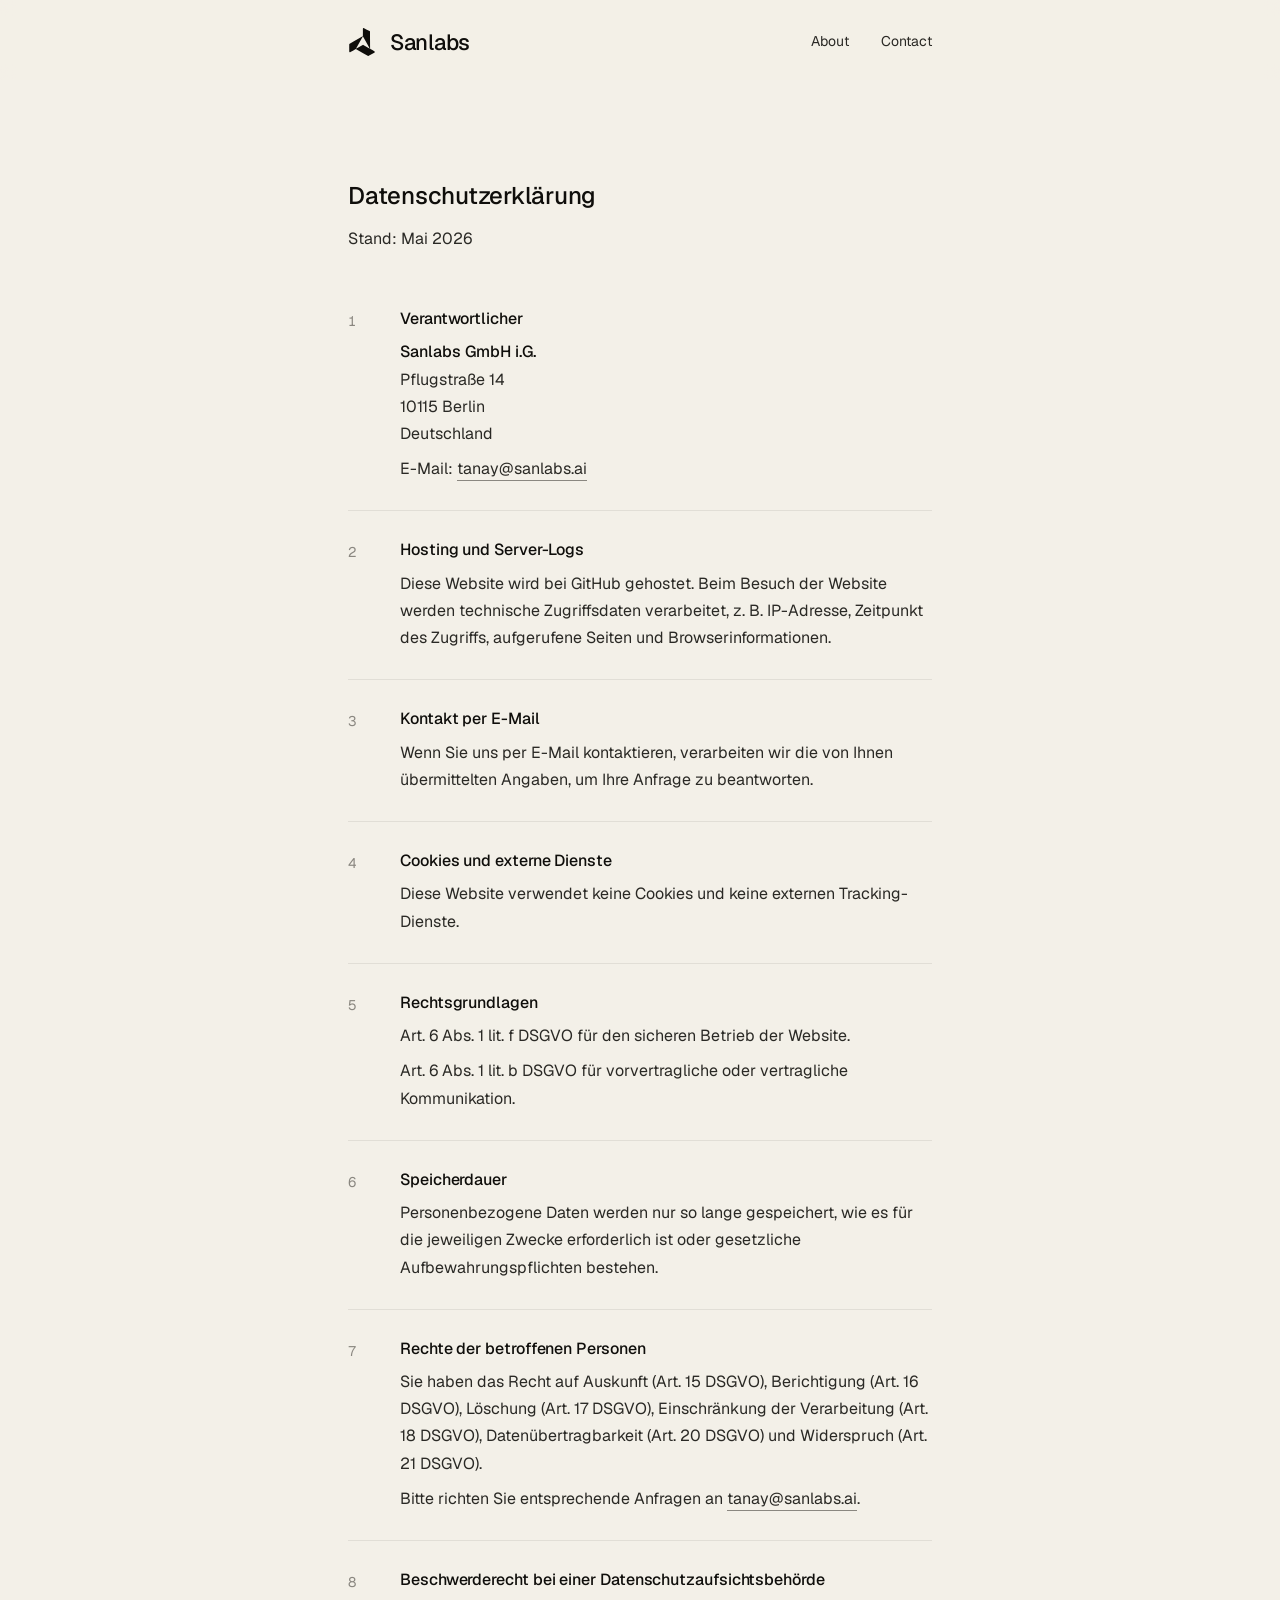
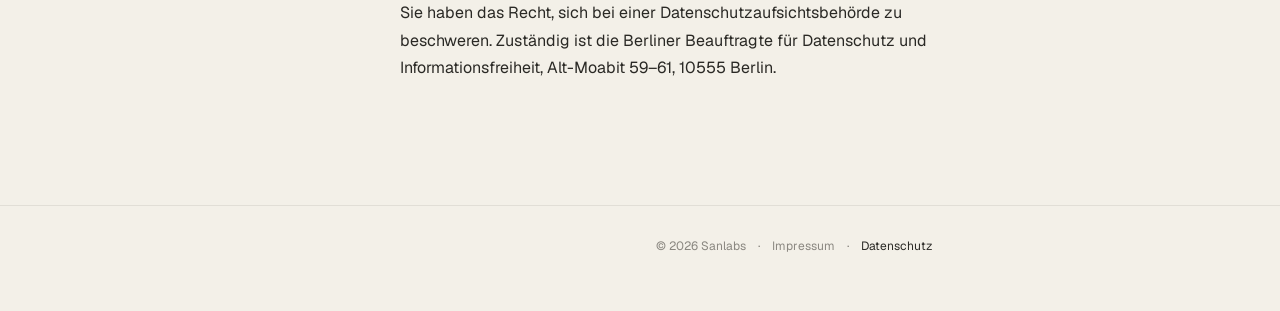
==== datenschutz/index.html @ f66a141b "Initial website" ====
<!doctype html>
<html lang="de" class="legal-page">
<head>
  <meta charset="utf-8" />
  <meta name="viewport" content="width=device-width, initial-scale=1" />
  <title>Datenschutzerklärung - Sanlabs</title>
  <meta name="description" content="Datenschutzerklärung der Sanlabs GmbH i.G." />
  <link rel="canonical" href="https://sanlabs.ai/datenschutz/" />
  <link rel="icon" href="../assets/sanlabs-symbol.svg" type="image/svg+xml" />
  <link rel="stylesheet" href="../assets/styles.css" />
</head>
<body>
  <header class="top">
    <div class="col top-row">
      <a href="../" class="brand" aria-label="Sanlabs — home">
        <svg viewBox="-0.011462637223303318 0.06055255979299545 109.99146270751953 120.49649047851562" aria-hidden="true">
          <path fill="currentColor" d="M0 85.85C0 80.92.06 76 0 71a3.65 3.65 0 0 1 2-3.5Q20.56 57 39.1 46.44q9.39-5.36 18.8-10.67a1.77 1.77 0 0 0 .94-1.77c0-10.11.08-20.22-.07-30.33 0-2.83 2.41-4.61 5.17-3C71.72 5 79.58 9.2 87.42 13.46a3.52 3.52 0 0 1 2 3.41v15.39q.09 16.64.2 33.26c.06 7.67.18 15.35.2 23a2.39 2.39 0 0 0 1.47 2.28c5.53 3.19 11 6.43 16.57 9.61a3.46 3.46 0 0 1 2.12 3.11 3.39 3.39 0 0 1-2.15 3q-12 6.66-24 13.41a3.78 3.78 0 0 1-4.17 0Q55 105.42 30.2 91a3.14 3.14 0 0 0-3.71 0c-7 4.24-14.16 8.37-21.24 12.55a3.48 3.48 0 0 1-3.44.47A3 3 0 0 1 0 101V85.85zM88.36 89l.2-.24c-.13-.27-.24-.56-.38-.82l-4.08-7.3L60 37.72a7.18 7.18 0 0 0-1.06-1.16 5.43 5.43 0 0 0-1 1Q43.74 62.7 29.61 87.84c-.17.31-.28.65-.42 1l.23.2c.54-.28 1.09-.54 1.62-.84q13.5-7.64 27-15.32a2.35 2.35 0 0 1 2.69 0q13 7.64 26 15.18c.49.31 1.06.61 1.63.94z"/>
        </svg>
        <span>Sanlabs</span>
      </a>
      <nav class="nav" aria-label="Primary">
        <a href="../#about">About</a>
        <a href="../#contact">Contact</a>
      </nav>
    </div>
  </header>

  <main class="legal">
    <article class="col">
      <h1>Datenschutzerklärung</h1>
      <p class="lede">Stand: Mai 2026</p>

      <section class="dsg">
        <div class="num">1</div>
        <div>
          <h2>Verantwortlicher</h2>
          <address>
            <span class="line label">Sanlabs GmbH i.G.</span>
            <span class="line">Pflugstraße 14</span>
            <span class="line">10115 Berlin</span>
            <span class="line">Deutschland</span>
            <span class="line" style="margin-top:8px">E-Mail: <a href="mailto:tanay@sanlabs.ai">tanay@sanlabs.ai</a></span>
          </address>
        </div>
      </section>

      <section class="dsg">
        <div class="num">2</div>
        <div>
          <h2>Hosting und Server-Logs</h2>
          <p>Diese Website wird bei GitHub gehostet. Beim Besuch der Website werden technische Zugriffsdaten verarbeitet, z.&nbsp;B. IP-Adresse, Zeitpunkt des Zugriffs, aufgerufene Seiten und Browserinformationen.</p>
        </div>
      </section>

      <section class="dsg">
        <div class="num">3</div>
        <div>
          <h2>Kontakt per E-Mail</h2>
          <p>Wenn Sie uns per E-Mail kontaktieren, verarbeiten wir die von Ihnen übermittelten Angaben, um Ihre Anfrage zu beantworten.</p>
        </div>
      </section>

      <section class="dsg">
        <div class="num">4</div>
        <div>
          <h2>Cookies und externe Dienste</h2>
          <p>Diese Website verwendet keine Cookies und keine externen Tracking-Dienste.</p>
        </div>
      </section>

      <section class="dsg">
        <div class="num">5</div>
        <div>
          <h2>Rechtsgrundlagen</h2>
          <p>Art. 6 Abs. 1 lit. f DSGVO für den sicheren Betrieb der Website.</p>
          <p>Art. 6 Abs. 1 lit. b DSGVO für vorvertragliche oder vertragliche Kommunikation.</p>
        </div>
      </section>

      <section class="dsg">
        <div class="num">6</div>
        <div>
          <h2>Speicherdauer</h2>
          <p>Personenbezogene Daten werden nur so lange gespeichert, wie es für die jeweiligen Zwecke erforderlich ist oder gesetzliche Aufbewahrungspflichten bestehen.</p>
        </div>
      </section>

      <section class="dsg">
        <div class="num">7</div>
        <div>
          <h2>Rechte der betroffenen Personen</h2>
          <p>Sie haben das Recht auf Auskunft (Art. 15 DSGVO), Berichtigung (Art. 16 DSGVO), Löschung (Art. 17 DSGVO), Einschränkung der Verarbeitung (Art. 18 DSGVO), Datenübertragbarkeit (Art. 20 DSGVO) und Widerspruch (Art. 21 DSGVO).</p>
          <p>Bitte richten Sie entsprechende Anfragen an <a href="mailto:tanay@sanlabs.ai">tanay@sanlabs.ai</a>.</p>
        </div>
      </section>

      <section class="dsg">
        <div class="num">8</div>
        <div>
          <h2>Beschwerderecht bei einer Datenschutzaufsichtsbehörde</h2>
          <p>Sie haben das Recht, sich bei einer Datenschutzaufsichtsbehörde zu beschweren. Zuständig ist die Berliner Beauftragte für Datenschutz und Informationsfreiheit, Alt-Moabit 59&ndash;61, 10555 Berlin.</p>
        </div>
      </section>
    </article>
  </main>

  <footer class="bottom">
    <div class="col foot-row">
      <span>© 2026 Sanlabs</span>
      <span class="sep">·</span>
      <a href="../impressum/">Impressum</a>
      <span class="sep">·</span>
      <a href="../datenschutz/" aria-current="page">Datenschutz</a>
    </div>
  </footer>
</body>
</html>
---- assets/styles.css ----
@font-face {
  font-family: "Geist";
  font-style: normal;
  font-weight: 300;
  font-display: swap;
  src: url("fonts/geist-300.ttf") format("truetype");
}

@font-face {
  font-family: "Geist";
  font-style: normal;
  font-weight: 400;
  font-display: swap;
  src: url("fonts/geist-400.ttf") format("truetype");
}

@font-face {
  font-family: "Geist";
  font-style: normal;
  font-weight: 500;
  font-display: swap;
  src: url("fonts/geist-500.ttf") format("truetype");
}

:root {
  --bg: #f3f0e8;
  --ink: #0f0e0b;
  --ink-2: #2a2925;
  --mute: #8a8780;
  --line: rgba(15, 14, 11, 0.16);
  --line-soft: rgba(15, 14, 11, 0.08);
  --sans: "Geist", ui-sans-serif, system-ui, -apple-system, BlinkMacSystemFont, "Segoe UI", sans-serif;
}

*,
*::before,
*::after {
  box-sizing: border-box;
}

html {
  scroll-behavior: smooth;
  scroll-padding-top: 96px;
}

html,
body {
  margin: 0;
  padding: 0;
  background: var(--bg);
  color: var(--ink);
}

body {
  min-width: 320px;
  font-family: var(--sans);
  font-size: 18px;
  font-weight: 400;
  line-height: 1.7;
  font-feature-settings: "ss01", "ss02";
  -webkit-font-smoothing: antialiased;
  text-rendering: optimizeLegibility;
}

::selection {
  background: var(--ink);
  color: var(--bg);
}

a {
  color: inherit;
  text-decoration: none;
}

p {
  margin: 0 0 1.4em;
}

p:last-child {
  margin-bottom: 0;
}

.col {
  max-width: 640px;
  margin: 0 auto;
  padding: 0 28px;
}

.top {
  position: sticky;
  top: 0;
  z-index: 50;
  padding: 28px 0 24px;
  background: rgba(243, 240, 232, 0.9);
  background: color-mix(in oklab, var(--bg) 88%, transparent);
  -webkit-backdrop-filter: blur(8px) saturate(140%);
  backdrop-filter: blur(8px) saturate(140%);
}

.top-row {
  display: flex;
  align-items: center;
  justify-content: space-between;
  gap: 24px;
}

.brand {
  display: flex;
  align-items: center;
  gap: 14px;
  font-size: 22px;
  font-weight: 500;
  line-height: 1;
  letter-spacing: -0.012em;
}

.brand svg {
  display: block;
  width: 28px;
  height: 28px;
  flex: 0 0 auto;
}

.nav {
  display: flex;
  align-items: center;
  gap: 32px;
}

.nav a {
  position: relative;
  padding: 4px 0;
  color: var(--ink-2);
  font-size: 14px;
  line-height: 1.4;
  transition: color 200ms ease;
}

.nav a:hover,
.nav a[aria-current="true"],
.nav a[aria-current="page"] {
  color: var(--ink);
}

.nav a::after {
  position: absolute;
  right: 0;
  bottom: -1px;
  left: 0;
  height: 1px;
  background: currentColor;
  content: "";
  transform: scaleX(0);
  transform-origin: left;
  transition: transform 350ms cubic-bezier(0.2, 0.7, 0.2, 1);
}

.nav a:hover::after {
  transform: scaleX(0.6);
}

.nav a[aria-current="true"]::after,
.nav a[aria-current="page"]::after {
  transform: scaleX(1);
}

main {
  padding: 96px 0;
}

.essay p,
.section-block p {
  color: var(--ink);
  font-size: 18px;
  line-height: 1.7;
}

.section-block {
  margin-top: 96px;
  padding-top: 32px;
  border-top: 1px solid var(--line-soft);
}

.section-block h2 {
  margin: 0 0 24px;
  color: var(--mute);
  font-family: var(--sans);
  font-size: 15px;
  font-weight: 500;
  line-height: 1.7;
  letter-spacing: 0.01em;
}

.essay p a,
.section-block p a {
  border-bottom: 1px solid var(--ink);
  padding-bottom: 1px;
  transition: opacity 200ms ease;
}

.essay p a:hover,
.section-block p a:hover {
  opacity: 0.55;
}

.essay p a.subtle-link,
.section-block p a.subtle-link {
  border-bottom-color: var(--mute);
  opacity: 1;
  transition: border-color 200ms ease;
}

.essay p a.subtle-link:hover,
.section-block p a.subtle-link:hover {
  border-bottom-color: var(--ink);
  opacity: 1;
}

.legal-page body {
  font-size: 16px;
}

.legal h1,
.not-found h1 {
  margin: 0 0 8px;
  color: var(--ink);
  font-family: var(--sans);
  font-size: 24px;
  font-weight: 500;
  line-height: 1.7;
  letter-spacing: -0.01em;
}

.lede {
  margin: 0 0 56px;
  color: var(--mute);
  font-size: 14px;
  line-height: 1.4;
}

.legal h2 {
  margin: 48px 0 16px;
  color: var(--mute);
  font-family: var(--sans);
  font-size: 15px;
  font-weight: 500;
  line-height: 1.7;
  letter-spacing: 0;
}

.legal h2:first-of-type {
  margin-top: 0;
}

address.contact,
.dsg address {
  color: var(--ink);
  font-style: normal;
}

address.contact .line,
.dsg address .line {
  display: block;
}

.label {
  color: var(--ink);
  font-weight: 500;
}

.legal p,
.dsg p,
.dsg address {
  color: var(--ink-2);
  font-size: 16px;
  line-height: 1.7;
}

.legal p a,
.dsg p a,
.dsg address a {
  border-bottom: 1px solid var(--mute);
  padding-bottom: 1px;
  transition: border-color 200ms ease, color 200ms ease;
}

.legal p a:hover,
.dsg p a:hover,
.dsg address a:hover {
  border-bottom-color: var(--ink);
  color: var(--ink);
}

.dsg {
  display: grid;
  grid-template-columns: 32px 1fr;
  gap: 20px;
  padding: 28px 0;
  border-top: 1px solid var(--line-soft);
}

.dsg:first-of-type {
  padding-top: 0;
  border-top: 0;
}

.dsg .num {
  padding-top: 2px;
  color: var(--mute);
  font-size: 14px;
  font-variant-numeric: tabular-nums;
}

.dsg h2 {
  margin: 0 0 8px;
  color: var(--ink);
  font-family: var(--sans);
  font-size: 16px;
  font-weight: 500;
  line-height: 1.4;
  letter-spacing: -0.005em;
}

.dsg p,
.dsg address {
  margin: 0 0 8px;
}

.dsg p:last-child,
.dsg address:last-child {
  margin-bottom: 0;
}

.bottom {
  padding: 48px 0 56px;
  color: var(--mute);
  font-size: 12px;
  line-height: 1.4;
}

.legal + .bottom,
.not-found + .bottom {
  border-top: 1px solid var(--line-soft);
  padding-top: 32px;
}

.foot-row {
  display: flex;
  align-items: center;
  justify-content: flex-end;
  gap: 12px;
  flex-wrap: wrap;
}

.foot-row .sep {
  color: var(--mute);
  user-select: none;
}

.foot-row a {
  color: var(--mute);
  transition: color 200ms ease;
}

.foot-row a:hover {
  color: var(--ink);
}

.foot-row a[aria-current="page"] {
  color: var(--ink-2);
}

[data-reveal] {
  opacity: 1;
  transform: none;
}

@media (prefers-reduced-motion: no-preference) {
  [data-reveal] {
    opacity: 0;
    transform: translateY(8px);
    transition: opacity 900ms cubic-bezier(0.2, 0.7, 0.2, 1), transform 900ms cubic-bezier(0.2, 0.7, 0.2, 1);
    transition-delay: var(--d, 0ms);
  }

  [data-reveal].in {
    opacity: 1;
    transform: none;
  }
}

@media (prefers-reduced-motion: reduce) {
  html {
    scroll-behavior: auto;
  }
}

@media (max-width: 520px) {
  .col {
    padding-right: 24px;
    padding-left: 24px;
  }

  .top-row {
    gap: 18px;
  }

  .nav {
    gap: 20px;
  }

  .nav a {
    font-size: 13px;
  }

  .dsg {
    grid-template-columns: 24px 1fr;
    gap: 14px;
  }
}
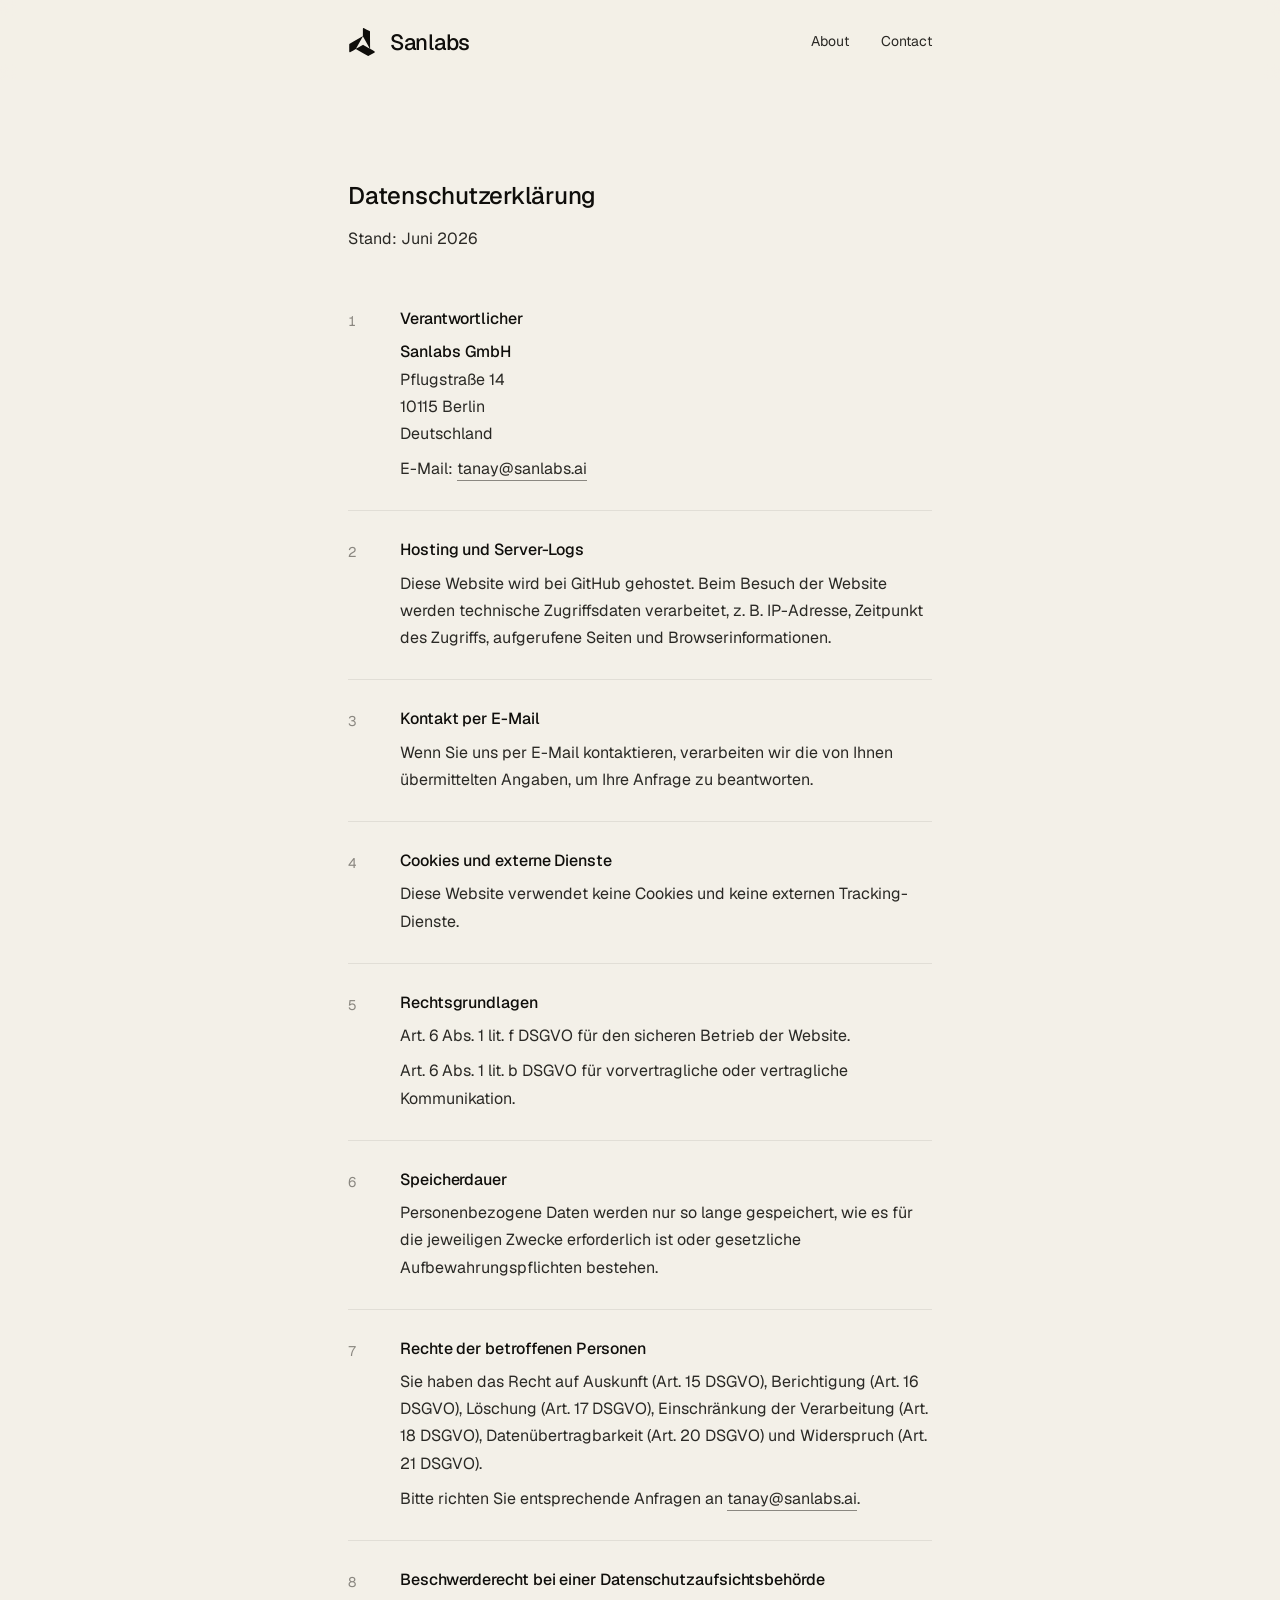
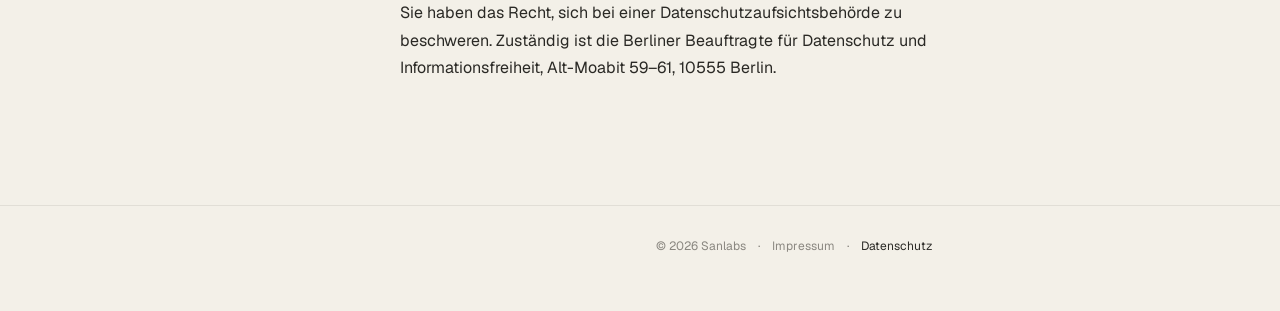
==== commit 37a19754: "Update registered company legal details" ====
--- a/datenschutz/index.html
+++ b/datenschutz/index.html
@@ -4,7 +4,7 @@
   <meta charset="utf-8" />
   <meta name="viewport" content="width=device-width, initial-scale=1" />
   <title>Datenschutzerklärung - Sanlabs</title>
-  <meta name="description" content="Datenschutzerklärung der Sanlabs GmbH i.G." />
+  <meta name="description" content="Datenschutzerklärung der Sanlabs GmbH" />
   <link rel="canonical" href="https://sanlabs.ai/datenschutz/" />
   <link rel="icon" href="../assets/sanlabs-symbol.svg" type="image/svg+xml" />
   <link rel="stylesheet" href="../assets/styles.css" />
@@ -28,14 +28,14 @@
   <main class="legal">
     <article class="col">
       <h1>Datenschutzerklärung</h1>
-      <p class="lede">Stand: Mai 2026</p>
+      <p class="lede">Stand: Juni 2026</p>
 
       <section class="dsg">
         <div class="num">1</div>
         <div>
           <h2>Verantwortlicher</h2>
           <address>
-            <span class="line label">Sanlabs GmbH i.G.</span>
+            <span class="line label">Sanlabs GmbH</span>
             <span class="line">Pflugstraße 14</span>
             <span class="line">10115 Berlin</span>
             <span class="line">Deutschland</span>
